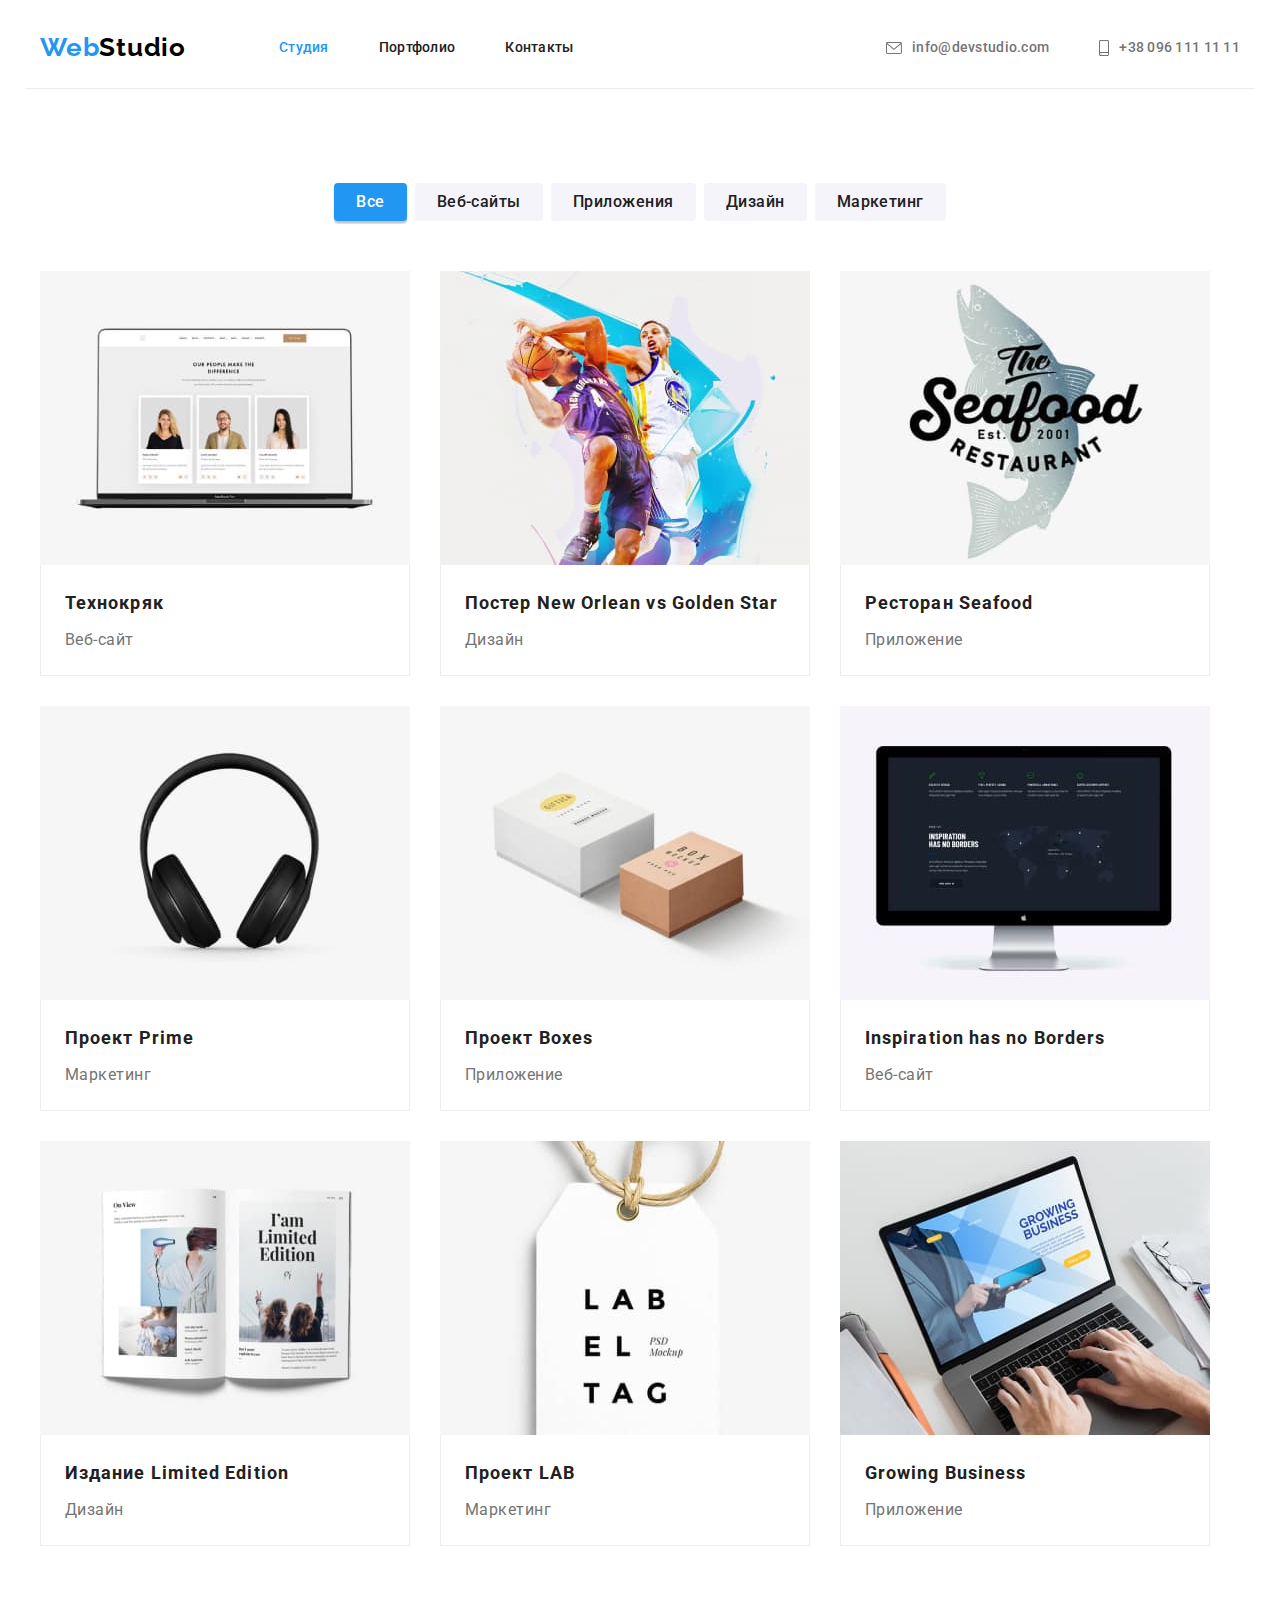
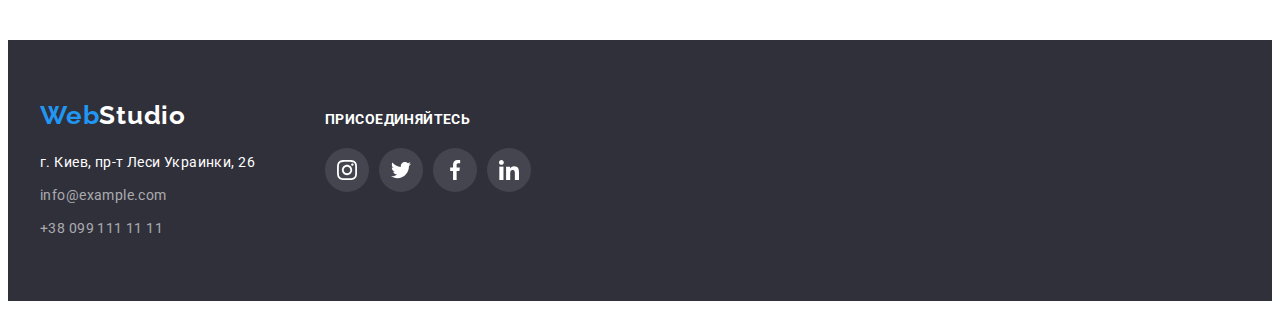
==== portfolio.html @ b3b87ea7 "added files from hw4" ====
<!DOCTYPE html>
<html lang="ru">
  <head>
    <meta charset="UTF-8" />
    <meta http-equiv="X-UA-Compatible" content="IE=edge" />
    <meta name="viewport" content="width=device-width, initial-scale=1.0" />
    <title>WebStudio-portfolio</title>
    <link rel="preconnect" href="https://fonts.googleapis.com" />
    <link rel="preconnect" href="https://fonts.gstatic.com" crossorigin />
    <link
      href="https://fonts.googleapis.com/css2?family=Raleway:wght@700&family=Roboto:wght@400;500;700;900&display=swap"
      rel="stylesheet"
    />
    <link
      rel="stylesheet"
      href="https://cdnjs.cloudflare.com/ajax/libs/modern-normalize/1.1.0/modern-normalize.min.css"
      integrity="sha512-wpPYUAdjBVSE4KJnH1VR1HeZfpl1ub8YT/NKx4PuQ5NmX2tKuGu6U/JRp5y+Y8XG2tV+wKQpNHVUX03MfMFn9Q=="
      crossorigin="anonymous"
      referrerpolicy="no-referrer"
    />
    <link rel="stylesheet" href="./css/styles.css" />
  </head>
  <body>
    <header>
      <div class="container header">
        <a class="logo link" href="index.html" lang="en"
          >Web<span class="logo-black link">Studio</span></a
        >

        <nav class="nav">
          <ul class="nav-list list">
            <li class="nav-item">
              <a class="nav-link link current" href="./index.html">Студия</a>
            </li>
            <li class="nav-item">
              <a class="nav-link link" href="./portfolio.html">Портфолио</a>
            </li>
            <li class="nav-item">
              <a class="nav-link link" href="">Контакты</a>
            </li>
          </ul>
        </nav>

        <ul class="contacts-list list">
          <li class="contacts-item">
            <a class="contacts-link link" href="mailto:info@devstudio.com">
              <svg class="contacts-icon" width="16" height="12">
                <use href="./images/icons-2.svg#icon-envelope"></use>
              </svg>
              info@devstudio.com
            </a>
          </li>
          <li class="contacts-item">
            <a class="contacts-link link" href="tel:+380961111111">
              <svg class="contacts-icon" width="10" height="16">
                <use href="./images/icons-2.svg#icon-smartphone"></use>
              </svg>
              +38 096 111 11 11
            </a>
          </li>
        </ul>
      </div>
    </header>

    <main>
      <section class="portfolio section">
        <div class="container">
          <h1 class="visually-hidden">Портфолио</h1>
          <ul class="portfolio-list list">
            <li class="portfolio-item">
              <button class="portfolio-btn current" type="button">Все</button>
            </li>
            <li class="portfolio-item">
              <button class="portfolio-btn" type="button">Веб-сайты</button>
            </li>
            <li class="portfolio-item">
              <button class="portfolio-btn" type="button">Приложения</button>
            </li>
            <li class="portfolio-item">
              <button class="portfolio-btn" type="button">Дизайн</button>
            </li>
            <li class="portfolio-item">
              <button class="portfolio-btn" type="button">Маркетинг</button>
            </li>
          </ul>
          <ul class="card-set list">
            <li class="card-item">
              <a class="card-item-link link" href="">
                <img
                  src="./images/portfolio/portfolio-img-1.jpg"
                  alt="Веб-сайт"
                  width="370"
                  height="294"
                />
                <div class="card-item-bottom">
                  <h2 class="card-item-title">Технокряк</h2>
                  <p class="card-item-text">Веб-сайт</p>
                </div>
              </a>
            </li>
            <li class="card-item">
              <a class="card-item-link link" href="">
                <img
                  src="./images/portfolio/portfolio-img-2.jpg"
                  alt="Дизайн постера"
                  width="370"
                  height="294"
                />
                <div class="card-item-bottom">
                  <h2 class="card-item-title">
                    Постер <span lang="en">New Orlean vs Golden Star</span>
                  </h2>
                  <p class="card-item-text">Дизайн</p>
                </div>
              </a>
            </li>
            <li class="card-item">
              <a class="card-item-link link" href="">
                <img
                  src="./images/portfolio/portfolio-img-3.jpg"
                  alt="Приложение"
                  width="370"
                  height="294"
                />
                <div class="card-item-bottom">
                  <h2 class="card-item-title">Ресторан <span lang="en">Seafood</span></h2>
                  <p class="card-item-text">Приложение</p>
                </div>
              </a>
            </li>
            <li class="card-item">
              <a class="card-item-link link" href="">
                <img
                  src="./images/portfolio/portfolio-img-4.jpg"
                  alt="Маркетинговый проект"
                  width="370"
                  height="294"
                />
                <div class="card-item-bottom">
                  <h2 class="card-item-title">Проект <span lang="en">Prime</span></h2>
                  <p class="card-item-text">Маркетинг</p>
                </div>
              </a>
            </li>
            <li class="card-item">
              <a class="card-item-link link" href="">
                <img
                  src="./images/portfolio/portfolio-img-5.jpg"
                  alt="Приложение"
                  width="370"
                  height="294"
                />
                <div class="card-item-bottom">
                  <h2 class="card-item-title">Проект <span lang="en">Boxes</span></h2>
                  <p class="card-item-text">Приложение</p>
                </div>
              </a>
            </li>
            <li class="card-item">
              <a class="card-item-link link" href="">
                <img
                  src="./images/portfolio/portfolio-img-6.jpg"
                  alt="Веб-сайт"
                  width="370"
                  height="294"
                />
                <div class="card-item-bottom">
                  <h2 class="card-item-title" lang="en">Inspiration has no Borders</h2>
                  <p class="card-item-text">Веб-сайт</p>
                </div>
              </a>
            </li>
            <li class="card-item">
              <a class="card-item-link link" href="">
                <img
                  src="./images/portfolio/portfolio-img-7.jpg"
                  alt="Дизайн издания"
                  width="370"
                  height="294"
                />
                <div class="card-item-bottom">
                  <h2 class="card-item-title">Издание <span lang="en">Limited Edition</span></h2>
                  <p class="card-item-text">Дизайн</p>
                </div>
              </a>
            </li>
            <li class="card-item">
              <a class="card-item-link link" href="">
                <img
                  src="./images/portfolio/portfolio-img-8.jpg"
                  alt="Маркетинговый проект"
                  width="370"
                  height="294"
                />
                <div class="card-item-bottom">
                  <h2 class="card-item-title">Проект <span lang="en">LAB</span></h2>
                  <p class="card-item-text">Маркетинг</p>
                </div>
              </a>
            </li>
            <li class="card-item">
              <a class="card-item-link link" href="">
                <img
                  src="./images/portfolio/portfolio-img-9.jpg"
                  alt="Приложение"
                  width="370"
                  height="294"
                />
                <div class="card-item-bottom">
                  <h2 class="card-item-title" lang="en">Growing Business</h2>
                  <p class="card-item-text">Приложение</p>
                </div>
              </a>
            </li>
          </ul>
        </div>
      </section>
    </main>

    <footer class="footer">
      <div class="footer-container container">
        <div class="footer-content">
          <a class="logo link" href="index.html" lang="en"
            >Web<span class="logo-white">Studio</span>
          </a>
          <address class="address">
            <ul class="address-list list">
              <li class="address-item">
                <a
                  class="address-link link"
                  href="https://goo.gl/maps/QAGM4faHn3Rg2UBT6"
                  target="_blank"
                  rel="noopener noreferrer nofollow"
                  >г. Киев, пр-т Леси Украинки, 26
                </a>
              </li>
              <li class="address-item">
                <a class="address-link link" href="mailto:info@example.com">info@example.com</a>
              </li>
              <li class="address-item">
                <a class="address-link link" href="tel:+380991111111">+38 099 111 11 11</a>
              </li>
            </ul>
          </address>
        </div>
        <div class="footer-soc">
          <strong>присоединяйтесь</strong>
          <ul class="footer-soc-list list">
            <li class="footer-soc-item">
              <a class="footer-soc-link link" href="">
                <svg class="footer-soc-icon" width="20" height="20">
                  <use href="./images/icons.svg#icon-instagram"></use>
                </svg>
              </a>
            </li>
            <li class="footer-soc-item">
              <a class="footer-soc-link link" href="">
                <svg class="footer-soc-icon" width="20" height="20">
                  <use href="./images/icons.svg#icon-twitter"></use>
                </svg>
              </a>
            </li>
            <li class="footer-soc-item">
              <a class="footer-soc-link link" href="">
                <svg class="footer-soc-icon" width="20" height="20">
                  <use href="./images/icons.svg#icon-facebook"></use>
                </svg>
              </a>
            </li>
            <li class="footer-soc-item">
              <a class="footer-soc-link link" href="">
                <svg class="footer-soc-icon" width="20" height="20">
                  <use href="./images/icons.svg#icon-linkedin"></use>
                </svg>
              </a>
            </li>
          </ul>
        </div>
      </div>
    </footer>
  </body>
</html>
---- css/styles.css ----
:root {
  --title-color: #212121;
  --hero-title-color: #fff;
  --text-color: #757575;
  --text-color-secondary: #fff;
  --primary-bcg-color: #fff;
  --accent-color: #2196f3;
  --element-gap: 30px;
}

body {
  font-family: 'Roboto', sans-serif;
  color: var(--title-color);
  background-color: var(--primary-bcg-color);
}

h1,
h2,
h3,
h4,
h5,
h6,
p {
  margin: 0;
}

ul {
  margin: 0;
  padding-left: 0;
}

button {
  cursor: pointer;
}

.list {
  list-style: none;
  margin: 0;
  padding: 0;
}

img {
  display: block;
  max-width: 100%;
  height: auto;
}

.link {
  text-decoration: none;
}

.title {
  margin-bottom: 50px;

  font-size: 36px;
  line-height: 1.17;
  text-align: center;
  letter-spacing: 0.03em;
  color: var(--title-color);
}

.visually-hidden {
  position: absolute;
  white-space: nowrap;
  width: 1px;
  height: 1px;
  overflow: hidden;
  border: 0;
  padding: 0;
  clip: rect(0 0 0 0);
  clip-path: inset(50%);
  margin: -1px;
}

.container {
  max-width: 1200px;
  padding-left: 15px;
  padding-right: 15px;
  margin: 0 auto;
}

.section {
  padding-top: 94px;
  padding-bottom: 94px;
}

/* -----------------HEADER----------------- */

.header {
  display: flex;
  align-items: center;
  border-bottom: 1px solid #ececec;
}

.logo {
  font-family: 'Raleway', sans-serif;
  font-weight: 700;
  font-size: 26px;
  line-height: 1.19;
  letter-spacing: 0.03em;
  color: #2196f3;
}
.logo-black {
  color: #000;
}
header .logo {
  margin-right: 93px;
  padding-top: 24px;
  padding-bottom: 25px;
}

.nav-list {
  display: flex;
}

.nav-item {
  margin-right: 50px;
}
.nav-item:last-child {
  margin-right: 0;
}

.nav-link {
  display: block;
  padding-top: 32px;
  padding-bottom: 32px;

  font-weight: 500;
  font-size: 14px;
  line-height: 1.14;
  letter-spacing: 0.02em;
  color: var(--title-color);
}

.nav-link.current {
  color: var(--accent-color);
}

.contacts-list {
  display: flex;
  margin-left: auto;
}

.contacts-item {
  margin-right: 50px;
}
.contacts-item:last-child {
  margin-right: 0;
}

.contacts-link {
  display: flex;
  align-items: center;
  padding-top: 32px;
  padding-bottom: 32px;

  font-weight: 500;
  font-size: 14px;
  line-height: 1.14;
  letter-spacing: 0.02em;
  color: var(--text-color);
}

.contacts-icon {
  margin-right: 10px;
  fill: currentColor;
}

.nav-link:hover,
.nav-link:focus,
.contacts-link:hover,
.contacts-link:focus {
  color: var(--accent-color);
}

/* -----------------HERO----------------- */

.hero {
  padding-top: 200px;
  padding-bottom: 200px;
  margin: 0 auto;
  max-width: 1600px;

  background-color: #c4c4c4;
  background-image: linear-gradient(rgba(47, 48, 58, 0.4), rgba(47, 48, 58, 0.4)),
    url(../images/hero/hero-bg.jpg);
  background-repeat: no-repeat;
  background-position: center;
  background-size: cover;
}

.hero-content {
  margin: 0 auto;
  max-width: 696px;
}

.hero-title {
  margin-bottom: var(--element-gap);

  font-weight: 900;
  font-size: 44px;
  line-height: 1.36;
  text-align: center;
  letter-spacing: 0.06em;
  text-transform: uppercase;
  color: var(--hero-title-color);
}

.hero-btn {
  display: block;
  padding: 10px 32px;
  margin: 0 auto;
  border: none;

  font-family: inherit;
  font-weight: 700;
  font-size: 16px;
  line-height: 1.88;
  letter-spacing: 0.06em;
  color: var(--text-color-secondary);

  background-color: var(--accent-color);
  box-shadow: 0px 4px 4px rgba(0, 0, 0, 0.15);
  border-radius: 4px;
}

.hero-btn:hover,
.hero-btn:focus {
  background-color: #188ce8;
}

/* -----------------FEATURES----------------- */

.features.section {
  padding-bottom: 0;
}

.features-list {
  display: flex;
}

.features-item {
  margin-right: var(--element-gap);
  max-width: 270px;
}
.features-item:last-child {
  margin-right: 0;
}

.features-thumb {
  display: flex;
  justify-content: center;
  align-items: center;
  height: 120px;
  margin-bottom: 30px;

  background-color: #f5f4fa;
  border-radius: 4px;
}

.features-item-title {
  margin-bottom: 10px;

  font-size: 14px;
  line-height: 1.14;
  letter-spacing: 0.03em;
  text-transform: uppercase;
  color: var(--title-color);
}

.features-item-text {
  font-size: 14px;
  line-height: 1.71;
  letter-spacing: 0.03em;
  color: var(--text-color);
}

/* -----------------SERVICES----------------- */

.services-list {
  display: flex;
}

.services-item {
  margin-right: var(--element-gap);
  max-width: 100%;
}
.services-item:last-child {
  margin-right: 0;
}

/* -----------------TEAM----------------- */

.team {
  background-color: #f5f4fa;
}

.team-list {
  display: flex;
}

.team-item {
  max-width: 270px;

  background-color: var(--primary-bcg-color);
  margin-right: var(--element-gap);
  box-shadow: 0px 1px 3px rgba(0, 0, 0, 0.12), 0px 1px 1px rgba(0, 0, 0, 0.14),
    0px 2px 1px rgba(0, 0, 0, 0.2);
  border-radius: 0px 0px 4px 4px;
}
.team-item:last-child {
  margin-right: 0;
}

.team-wrapper {
  padding: 30px 5px;
}

.team-subtitle {
  font-weight: 500;
  font-size: 16px;
  line-height: 1.19;
  letter-spacing: 0.03em;
  color: var(--title-color);
  text-align: center;
  margin-bottom: 10px;
}

.team-text {
  margin-bottom: 16px;

  font-weight: 400;
  font-size: 16px;
  line-height: 1.19;
  letter-spacing: 0.03em;
  color: var(--text-color);
  text-align: center;
}

.team-soc-list {
  display: flex;
  justify-content: center;
}

.team-soc-item {
  margin-right: 10px;
}
.team-soc-item:last-child {
  margin-right: 0;
}

.team-soc-link {
  display: flex;
  justify-content: center;
  align-items: center;
  width: 44px;
  height: 44px;

  color: #afb1b8;
}

.team-soc-icon {
  fill: currentColor;
}

.team-soc-link:hover,
.team-soc-link:focus {
  background-color: var(--accent-color);
  border-radius: 50%;
  color: #fff;
}

/* -----------------CLIENTS----------------- */

.clients-list {
  display: flex;
}

.clients-item {
  max-width: 170px;
  margin-right: var(--element-gap);
}
.clients-item:last-child {
  margin-right: 0;
}

.clients-link {
  display: flex;
  justify-content: center;
  align-items: center;
  width: 170px;
  height: 92px;

  border: 1px solid #afb1b8;
  border-radius: 4px;
  color: #afb1b8;
}

.clients-icon {
  fill: currentColor;
}

.clients-link:hover,
.clients-link:focus {
  border: 1px solid #2196f3;
  color: var(--accent-color);
}

/* -----------------PORTFOLIO----------------- */

.portfolio-list {
  display: flex;
  justify-content: center;
  margin-bottom: 50px;
}

.portfolio-item {
  margin-right: 8px;
}
.portfolio-item:last-child {
  margin-right: 0;
}

.portfolio-btn {
  padding: 6px 22px;
  border: none;
  border-radius: 4px;

  font-family: inherit;
  font-weight: 500;
  font-size: 16px;
  line-height: 1.63;
  text-align: center;
  letter-spacing: 0.03em;
  color: #212121;

  background-color: #f5f4fa;
}

.portfolio-btn.current {
  box-shadow: 0px 3px 1px rgba(0, 0, 0, 0.1), 0px 1px 2px rgba(0, 0, 0, 0.08),
    0px 2px 2px rgba(0, 0, 0, 0.12);

  color: var(--text-color-secondary);
  background-color: var(--accent-color);
}

.portfolio-btn:hover,
.portfolio-btn:focus {
  box-shadow: 0px 3px 1px rgba(0, 0, 0, 0.1), 0px 1px 2px rgba(0, 0, 0, 0.08),
    0px 2px 2px rgba(0, 0, 0, 0.12);

  color: var(--text-color-secondary);
  background-color: var(--accent-color);
}

.card-set {
  display: flex;
  flex-wrap: wrap;
  margin-right: calc(-1 * var(--element-gap));
  margin-bottom: calc(-1 * var(--element-gap));
}

.card-item {
  flex-basis: calc((100% / 3)- var(--element-gap));
  margin-right: var(--element-gap);
  margin-bottom: var(--element-gap);
}

.card-item-link {
  display: block;
}
.card-item-link:hover,
.card-item-link:focus {
  box-shadow: 0px 1px 1px rgba(0, 0, 0, 0.12), 0px 4px 4px rgba(0, 0, 0, 0.06),
    1px 4px 6px rgba(0, 0, 0, 0.16);
}

.card-item-bottom {
  padding: 20px 24px;
  border: 1px solid #eeeeee;
  border-top: none;
}

.card-item-title {
  margin-bottom: 4px;

  font-size: 18px;
  line-height: 2;
  letter-spacing: 0.06em;
  color: var(--title-color);
}

.card-item-text {
  font-size: 16px;
  line-height: 1.88;
  letter-spacing: 0.03em;
  color: var(--text-color);
}

/* -----------------FOOTER----------------- */

.footer {
  padding: 60px 0;

  background-color: #2f303a;
}

.footer-container {
  display: flex;
}

.logo-white {
  color: #fff;
}
footer .logo {
  display: inline-block;
  margin-bottom: 20px;
}

.address {
  font-style: normal;
}

.address-item {
  margin-bottom: 9px;
}
.address-item:last-child {
  margin-bottom: 0;
}

.address-link[target] {
  color: var(--text-color-secondary);
}

.address-link {
  font-size: 14px;
  line-height: 1.71;
  letter-spacing: 0.03em;
  color: rgba(255, 255, 255, 0.6);
}

.address-link:hover,
.address-link:focus {
  color: var(--accent-color);
}

.footer-container {
  align-items: baseline;
}

.footer-soc strong {
  display: block;
  margin-bottom: 20px;

  font-size: 14px;
  line-height: 1.14;
  letter-spacing: 0.03em;
  text-transform: uppercase;

  color: var(--text-color-secondary);
}

.footer-soc {
  margin-left: 70px;
}

.footer-soc-list {
  display: flex;
}

.footer-soc-item {
  margin-right: 10px;
}
.footer-soc-item:last-child {
  margin-right: 0;
}

.footer-soc-link {
  display: flex;
  justify-content: center;
  align-items: center;
  width: 44px;
  height: 44px;

  background-color: rgba(255, 255, 255, 0.1);
  border-radius: 50%;
  color: #fff;
}

.footer-soc-icon {
  fill: currentColor;
}

.footer-soc-link:hover,
.footer-soc-link:focus {
  background-color: var(--accent-color);
}
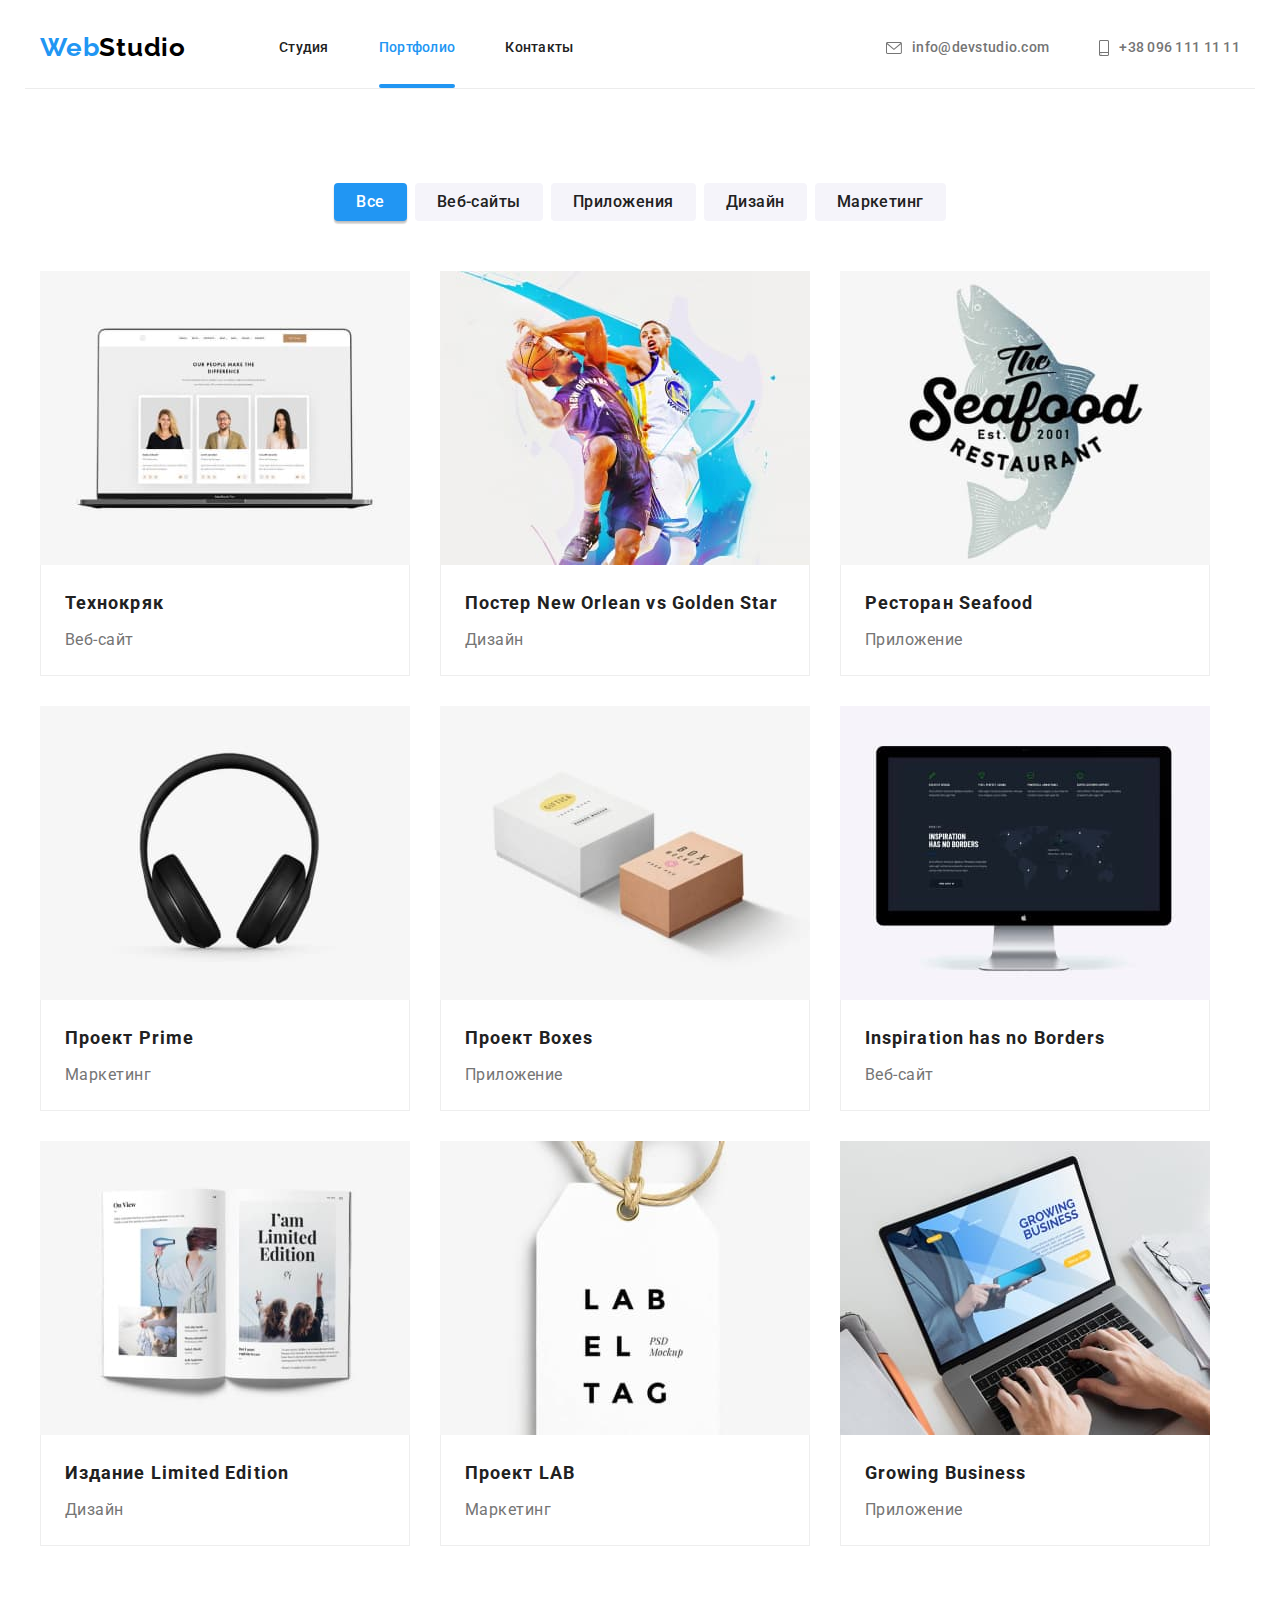
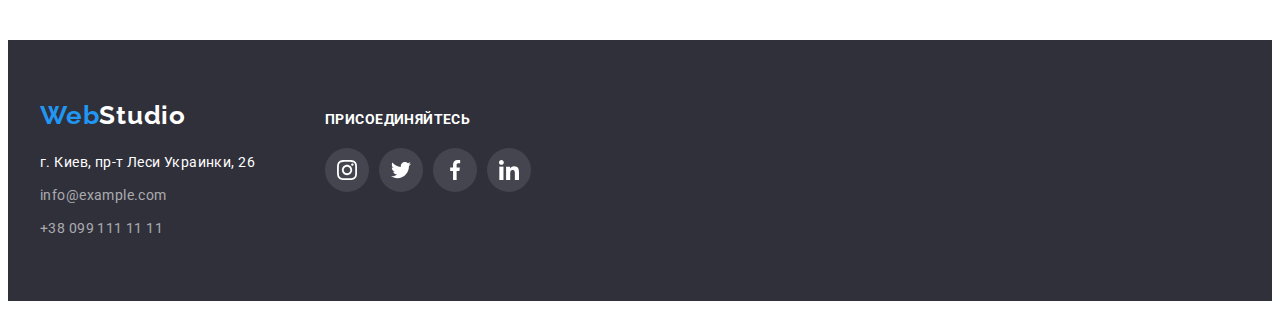
==== commit 705ca39c: "added positioning elements, transitions and animations" ====
--- a/portfolio.html
+++ b/portfolio.html
@@ -30,10 +30,10 @@
         <nav class="nav">
           <ul class="nav-list list">
             <li class="nav-item">
-              <a class="nav-link link current" href="./index.html">Студия</a>
+              <a class="nav-link link" href="./index.html">Студия</a>
             </li>
             <li class="nav-item">
-              <a class="nav-link link" href="./portfolio.html">Портфолио</a>
+              <a class="nav-link link current" href="./portfolio.html">Портфолио</a>
             </li>
             <li class="nav-item">
               <a class="nav-link link" href="">Контакты</a>
@@ -86,12 +86,19 @@
           <ul class="card-set list">
             <li class="card-item">
               <a class="card-item-link link" href="">
-                <img
-                  src="./images/portfolio/portfolio-img-1.jpg"
-                  alt="Веб-сайт"
-                  width="370"
-                  height="294"
-                />
+                <div class="card-overlay">
+                  <img
+                    src="./images/portfolio/portfolio-img-1.jpg"
+                    alt="Веб-сайт"
+                    width="370"
+                    height="294"
+                  />
+                  <p class="card-overlay-text">
+                    Ресурс предлагает комплексные предложения с разным уровнем функционала и
+                    сервисов. Все это позволит посетителю получить исчерпывающие сведения о компании
+                    или частном лице.
+                  </p>
+                </div>
                 <div class="card-item-bottom">
                   <h2 class="card-item-title">Технокряк</h2>
                   <p class="card-item-text">Веб-сайт</p>
@@ -100,12 +107,19 @@
             </li>
             <li class="card-item">
               <a class="card-item-link link" href="">
-                <img
-                  src="./images/portfolio/portfolio-img-2.jpg"
-                  alt="Дизайн постера"
-                  width="370"
-                  height="294"
-                />
+                <div class="card-overlay">
+                  <img
+                    src="./images/portfolio/portfolio-img-2.jpg"
+                    alt="Дизайн постера"
+                    width="370"
+                    height="294"
+                  />
+                  <p class="card-overlay-text">
+                    Ресурс предлагает комплексные предложения с разным уровнем функционала и
+                    сервисов. Все это позволит посетителю получить исчерпывающие сведения о компании
+                    или частном лице.
+                  </p>
+                </div>
                 <div class="card-item-bottom">
                   <h2 class="card-item-title">
                     Постер <span lang="en">New Orlean vs Golden Star</span>
@@ -116,12 +130,19 @@
             </li>
             <li class="card-item">
               <a class="card-item-link link" href="">
-                <img
-                  src="./images/portfolio/portfolio-img-3.jpg"
-                  alt="Приложение"
-                  width="370"
-                  height="294"
-                />
+                <div class="card-overlay">
+                  <img
+                    src="./images/portfolio/portfolio-img-3.jpg"
+                    alt="Приложение"
+                    width="370"
+                    height="294"
+                  />
+                  <p class="card-overlay-text">
+                    Ресурс предлагает комплексные предложения с разным уровнем функционала и
+                    сервисов. Все это позволит посетителю получить исчерпывающие сведения о компании
+                    или частном лице.
+                  </p>
+                </div>
                 <div class="card-item-bottom">
                   <h2 class="card-item-title">Ресторан <span lang="en">Seafood</span></h2>
                   <p class="card-item-text">Приложение</p>
@@ -130,12 +151,19 @@
             </li>
             <li class="card-item">
               <a class="card-item-link link" href="">
-                <img
-                  src="./images/portfolio/portfolio-img-4.jpg"
-                  alt="Маркетинговый проект"
-                  width="370"
-                  height="294"
-                />
+                <div class="card-overlay">
+                  <img
+                    src="./images/portfolio/portfolio-img-4.jpg"
+                    alt="Маркетинговый проект"
+                    width="370"
+                    height="294"
+                  />
+                  <p class="card-overlay-text">
+                    Ресурс предлагает комплексные предложения с разным уровнем функционала и
+                    сервисов. Все это позволит посетителю получить исчерпывающие сведения о компании
+                    или частном лице.
+                  </p>
+                </div>
                 <div class="card-item-bottom">
                   <h2 class="card-item-title">Проект <span lang="en">Prime</span></h2>
                   <p class="card-item-text">Маркетинг</p>
@@ -144,12 +172,19 @@
             </li>
             <li class="card-item">
               <a class="card-item-link link" href="">
-                <img
-                  src="./images/portfolio/portfolio-img-5.jpg"
-                  alt="Приложение"
-                  width="370"
-                  height="294"
-                />
+                <div class="card-overlay">
+                  <img
+                    src="./images/portfolio/portfolio-img-5.jpg"
+                    alt="Приложение"
+                    width="370"
+                    height="294"
+                  />
+                  <p class="card-overlay-text">
+                    Ресурс предлагает комплексные предложения с разным уровнем функционала и
+                    сервисов. Все это позволит посетителю получить исчерпывающие сведения о компании
+                    или частном лице.
+                  </p>
+                </div>
                 <div class="card-item-bottom">
                   <h2 class="card-item-title">Проект <span lang="en">Boxes</span></h2>
                   <p class="card-item-text">Приложение</p>
@@ -158,12 +193,19 @@
             </li>
             <li class="card-item">
               <a class="card-item-link link" href="">
-                <img
-                  src="./images/portfolio/portfolio-img-6.jpg"
-                  alt="Веб-сайт"
-                  width="370"
-                  height="294"
-                />
+                <div class="card-overlay">
+                  <img
+                    src="./images/portfolio/portfolio-img-6.jpg"
+                    alt="Веб-сайт"
+                    width="370"
+                    height="294"
+                  />
+                  <p class="card-overlay-text">
+                    Ресурс предлагает комплексные предложения с разным уровнем функционала и
+                    сервисов. Все это позволит посетителю получить исчерпывающие сведения о компании
+                    или частном лице.
+                  </p>
+                </div>
                 <div class="card-item-bottom">
                   <h2 class="card-item-title" lang="en">Inspiration has no Borders</h2>
                   <p class="card-item-text">Веб-сайт</p>
@@ -172,12 +214,19 @@
             </li>
             <li class="card-item">
               <a class="card-item-link link" href="">
-                <img
-                  src="./images/portfolio/portfolio-img-7.jpg"
-                  alt="Дизайн издания"
-                  width="370"
-                  height="294"
-                />
+                <div class="card-overlay">
+                  <img
+                    src="./images/portfolio/portfolio-img-7.jpg"
+                    alt="Дизайн издания"
+                    width="370"
+                    height="294"
+                  />
+                  <p class="card-overlay-text">
+                    Ресурс предлагает комплексные предложения с разным уровнем функционала и
+                    сервисов. Все это позволит посетителю получить исчерпывающие сведения о компании
+                    или частном лице.
+                  </p>
+                </div>
                 <div class="card-item-bottom">
                   <h2 class="card-item-title">Издание <span lang="en">Limited Edition</span></h2>
                   <p class="card-item-text">Дизайн</p>
@@ -186,12 +235,19 @@
             </li>
             <li class="card-item">
               <a class="card-item-link link" href="">
-                <img
-                  src="./images/portfolio/portfolio-img-8.jpg"
-                  alt="Маркетинговый проект"
-                  width="370"
-                  height="294"
-                />
+                <div class="card-overlay">
+                  <img
+                    src="./images/portfolio/portfolio-img-8.jpg"
+                    alt="Маркетинговый проект"
+                    width="370"
+                    height="294"
+                  />
+                  <p class="card-overlay-text">
+                    Ресурс предлагает комплексные предложения с разным уровнем функционала и
+                    сервисов. Все это позволит посетителю получить исчерпывающие сведения о компании
+                    или частном лице.
+                  </p>
+                </div>
                 <div class="card-item-bottom">
                   <h2 class="card-item-title">Проект <span lang="en">LAB</span></h2>
                   <p class="card-item-text">Маркетинг</p>
@@ -200,12 +256,19 @@
             </li>
             <li class="card-item">
               <a class="card-item-link link" href="">
-                <img
-                  src="./images/portfolio/portfolio-img-9.jpg"
-                  alt="Приложение"
-                  width="370"
-                  height="294"
-                />
+                <div class="card-overlay">
+                  <img
+                    src="./images/portfolio/portfolio-img-9.jpg"
+                    alt="Приложение"
+                    width="370"
+                    height="294"
+                  />
+                  <p class="card-overlay-text">
+                    Ресурс предлагает комплексные предложения с разным уровнем функционала и
+                    сервисов. Все это позволит посетителю получить исчерпывающие сведения о компании
+                    или частном лице.
+                  </p>
+                </div>
                 <div class="card-item-bottom">
                   <h2 class="card-item-title" lang="en">Growing Business</h2>
                   <p class="card-item-text">Приложение</p>
--- a/css/styles.css
+++ b/css/styles.css
@@ -130,10 +130,27 @@
   line-height: 1.14;
   letter-spacing: 0.02em;
   color: var(--title-color);
+
+  transition: color 250ms cubic-bezier(0.4, 0, 0.2, 1);
 }
 
 .nav-link.current {
+  position: relative;
+
   color: var(--accent-color);
+}
+
+.nav-link.current::after {
+  content: '';
+
+  position: absolute;
+  bottom: 0;
+  left: 0;
+
+  width: 100%;
+  height: 4px;
+  background-color: var(--accent-color);
+  border-radius: 2px;
 }
 
 .contacts-list {
@@ -159,6 +176,8 @@
   line-height: 1.14;
   letter-spacing: 0.02em;
   color: var(--text-color);
+
+  transition: color 250ms cubic-bezier(0.4, 0, 0.2, 1);
 }
 
 .contacts-icon {
@@ -222,6 +241,8 @@
   background-color: var(--accent-color);
   box-shadow: 0px 4px 4px rgba(0, 0, 0, 0.15);
   border-radius: 4px;
+
+  transition: background-color 250ms cubic-bezier(0.4, 0, 0.2, 1);
 }
 
 .hero-btn:hover,
@@ -287,6 +308,28 @@
 }
 .services-item:last-child {
   margin-right: 0;
+}
+
+.services-item-wrap {
+  position: relative;
+}
+
+.services-item p {
+  position: absolute;
+  bottom: 0;
+
+  padding: 27px 0;
+  width: 100%;
+
+  font-weight: 700;
+  font-size: 14px;
+  line-height: 1.14;
+  text-align: center;
+  letter-spacing: 0.03em;
+  text-transform: uppercase;
+
+  color: var(--text-color-secondary);
+  background-color: rgba(47, 48, 58, 0.8);
 }
 
 /* -----------------TEAM----------------- */
@@ -356,7 +399,11 @@
   width: 44px;
   height: 44px;
 
+  border-radius: 50%;
   color: #afb1b8;
+
+  transition: background-color 250ms cubic-bezier(0.4, 0, 0.2, 1),
+    color 250ms cubic-bezier(0.4, 0, 0.2, 1);
 }
 
 .team-soc-icon {
@@ -366,7 +413,6 @@
 .team-soc-link:hover,
 .team-soc-link:focus {
   background-color: var(--accent-color);
-  border-radius: 50%;
   color: #fff;
 }
 
@@ -394,6 +440,10 @@
   border: 1px solid #afb1b8;
   border-radius: 4px;
   color: #afb1b8;
+  transform: scale(1);
+
+  transition: border 250ms cubic-bezier(0.4, 0, 0.2, 1), color 250ms cubic-bezier(0.4, 0, 0.2, 1),
+    transform 250ms cubic-bezier(0.4, 0, 0.2, 1);
 }
 
 .clients-icon {
@@ -402,8 +452,9 @@
 
 .clients-link:hover,
 .clients-link:focus {
-  border: 1px solid #2196f3;
+  border: 1px solid var(--accent-color);
   color: var(--accent-color);
+  transform: scale(1.1);
 }
 
 /* -----------------PORTFOLIO----------------- */
@@ -432,9 +483,13 @@
   line-height: 1.63;
   text-align: center;
   letter-spacing: 0.03em;
+
+  box-shadow: none;
+  background-color: #f5f4fa;
   color: #212121;
 
-  background-color: #f5f4fa;
+  transition: box-shadow 250ms cubic-bezier(0.4, 0, 0.2, 1),
+    color 250ms cubic-bezier(0.4, 0, 0.2, 1), background-color 250ms cubic-bezier(0.4, 0, 0.2, 1);
 }
 
 .portfolio-btn.current {
@@ -449,7 +504,6 @@
 .portfolio-btn:focus {
   box-shadow: 0px 3px 1px rgba(0, 0, 0, 0.1), 0px 1px 2px rgba(0, 0, 0, 0.08),
     0px 2px 2px rgba(0, 0, 0, 0.12);
-
   color: var(--text-color-secondary);
   background-color: var(--accent-color);
 }
@@ -469,6 +523,11 @@
 
 .card-item-link {
   display: block;
+  width: 100%;
+
+  box-shadow: none;
+
+  transition: box-shadow 250ms cubic-bezier(0.4, 0, 0.2, 1);
 }
 .card-item-link:hover,
 .card-item-link:focus {
@@ -476,6 +535,33 @@
     1px 4px 6px rgba(0, 0, 0, 0.16);
 }
 
+.card-overlay {
+  position: relative;
+  overflow: hidden;
+}
+
+.card-overlay-text {
+  position: absolute;
+  top: 0;
+  left: 0;
+  transform: translateY(100%);
+  transition: transform 250ms cubic-bezier(0.4, 0, 0.2, 1);
+
+  padding: 63px 24px;
+  height: 100%;
+
+  font-size: 18px;
+  line-height: 1.56;
+  letter-spacing: 0.03em;
+
+  background-color: rgba(33, 150, 243, 0.9);
+  color: var(--text-color-secondary);
+}
+.card-item-link:hover .card-overlay-text,
+.card-item-link:focus .card-overlay-text {
+  transform: translate(0);
+}
+
 .card-item-bottom {
   padding: 20px 24px;
   border: 1px solid #eeeeee;
@@ -531,6 +617,8 @@
 
 .address-link[target] {
   color: var(--text-color-secondary);
+
+  transition: color 250ms cubic-bezier(0.4, 0, 0.2, 1);
 }
 
 .address-link {
@@ -538,6 +626,8 @@
   line-height: 1.71;
   letter-spacing: 0.03em;
   color: rgba(255, 255, 255, 0.6);
+
+  transition: color 250ms cubic-bezier(0.4, 0, 0.2, 1);
 }
 
 .address-link:hover,
@@ -586,6 +676,8 @@
   background-color: rgba(255, 255, 255, 0.1);
   border-radius: 50%;
   color: #fff;
+
+  transition: background-color 250ms cubic-bezier(0.4, 0, 0.2, 1);
 }
 
 .footer-soc-icon {
@@ -596,3 +688,61 @@
 .footer-soc-link:focus {
   background-color: var(--accent-color);
 }
+
+/* -----------------MODAL----------------- */
+.backdrop {
+  position: fixed;
+  top: 0;
+  left: 0;
+  width: 100%;
+  height: 100%;
+
+  background-color: rgba(0, 0, 0, 0.2);
+
+  opacity: 1;
+  transition: opacity 300ms linear, vivibility 300ms linear;
+}
+
+.backdrop.is-hidden {
+  opacity: 0;
+  visibility: hidden;
+  pointer-events: 0;
+}
+
+.backdrop.is-hidden .modal {
+  transform: translate(-50%, -50%) scale(0);
+}
+
+.modal {
+  position: absolute;
+  top: 50%;
+  left: 50%;
+  transform: translate(-50%, -50%) scale(1);
+
+  width: 528px;
+  min-height: 581px;
+  padding: 8px;
+
+  background-color: var(--primary-bcg-color);
+  box-shadow: 0px 1px 3px rgba(0, 0, 0, 0.12), 0px 1px 1px rgba(0, 0, 0, 0.14),
+    0px 2px 1px rgba(0, 0, 0, 0.2);
+  border-radius: 4px;
+
+  transition: transform 300ms linear;
+}
+
+.modal-close-btn {
+  display: block;
+
+  width: 30px;
+  height: 30px;
+  margin-left: auto;
+
+  background-color: var(--primary-bcg-color);
+  border: 1px solid rgba(0, 0, 0, 0.1);
+  border-radius: 50%;
+}
+
+.no-scroll {
+  overflow: hidden;
+}
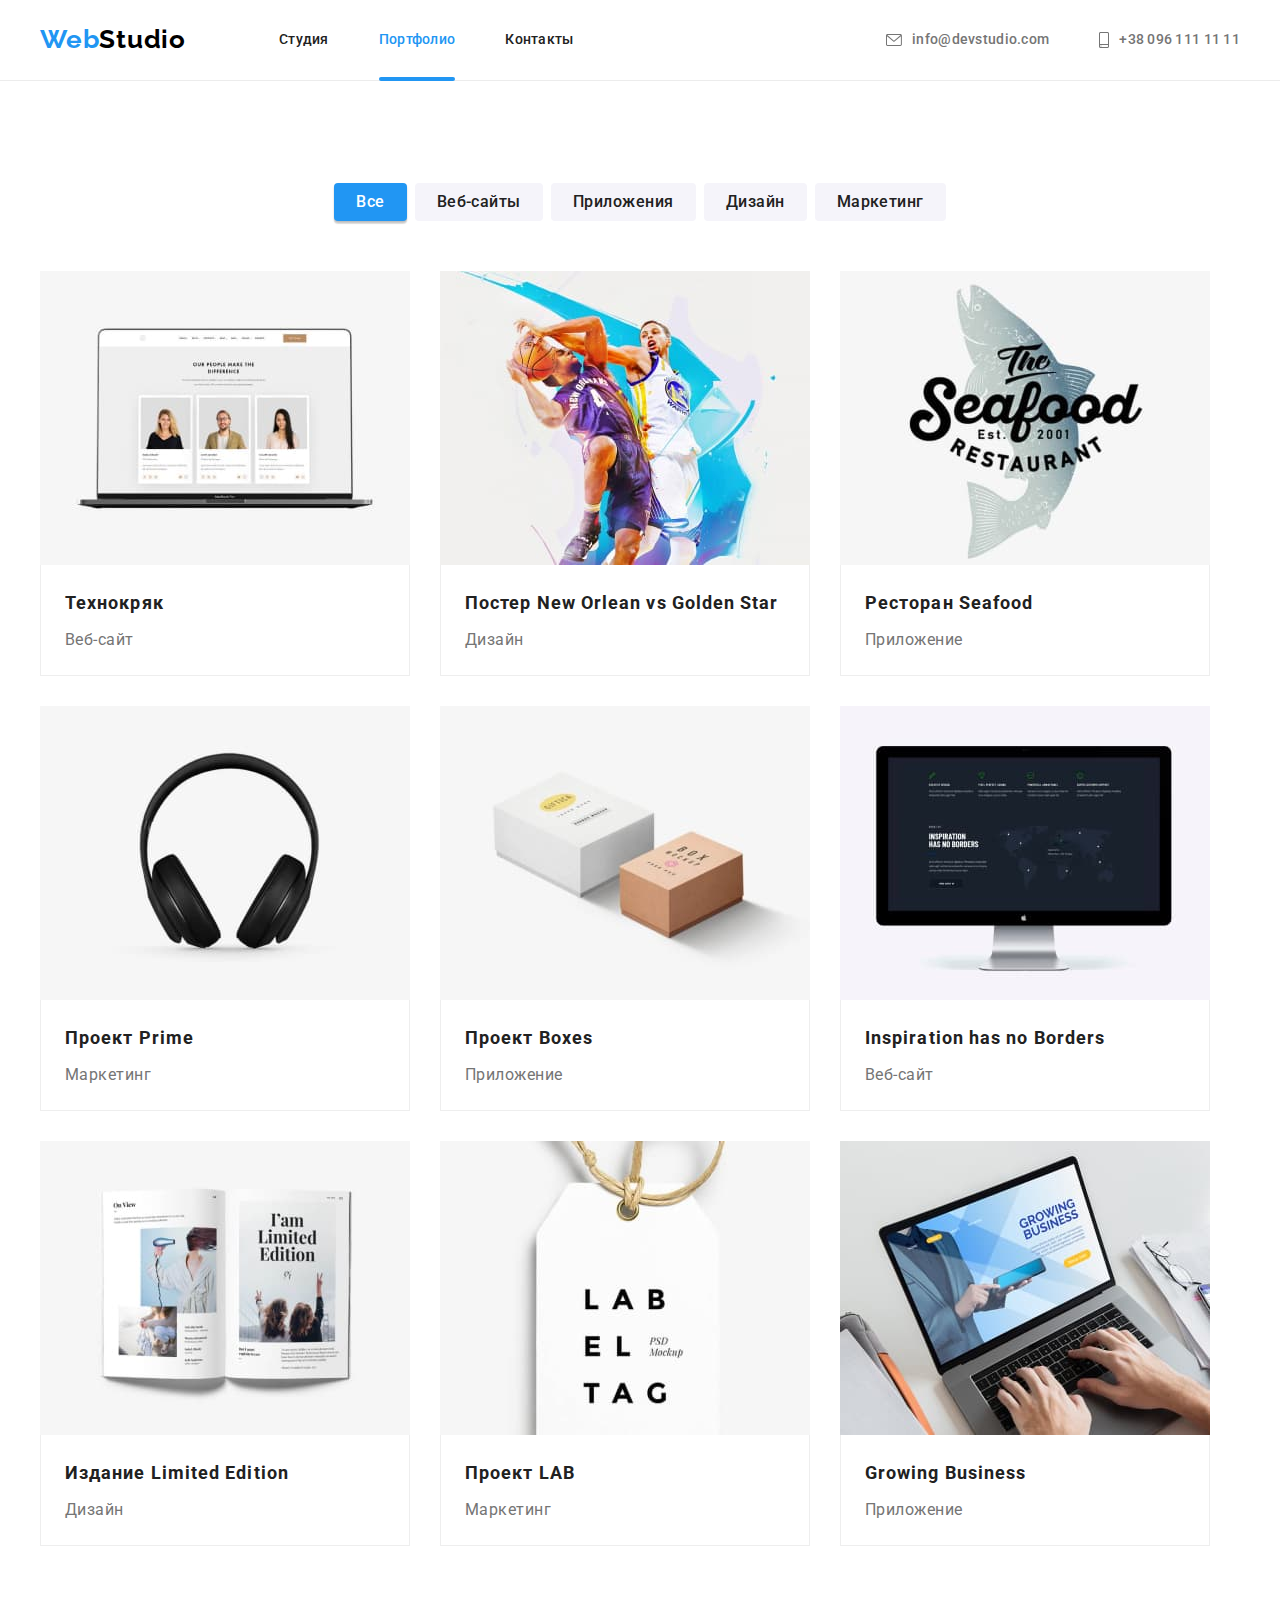
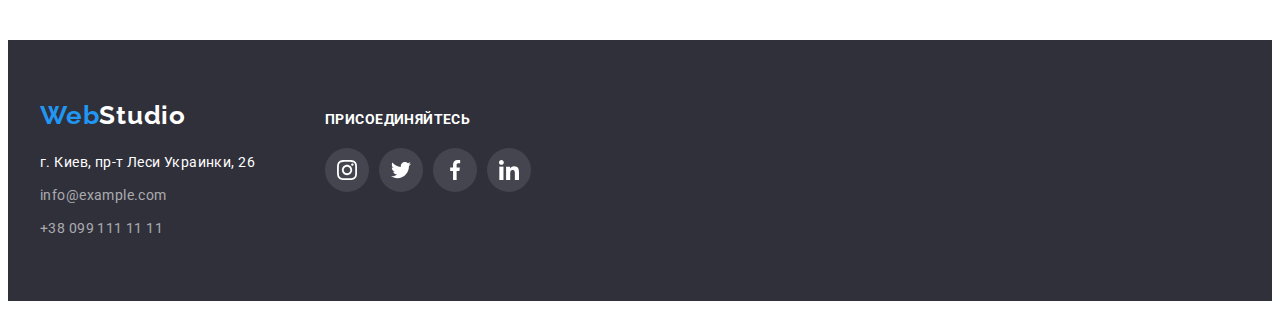
==== commit c4fbbabb: "made fixed header" ====
--- a/portfolio.html
+++ b/portfolio.html
@@ -21,8 +21,8 @@
     <link rel="stylesheet" href="./css/styles.css" />
   </head>
   <body>
-    <header>
-      <div class="container header">
+    <header class="header">
+      <div class="header-container container">
         <a class="logo link" href="index.html" lang="en"
           >Web<span class="logo-black link">Studio</span></a
         >
--- a/css/styles.css
+++ b/css/styles.css
@@ -12,6 +12,8 @@
   font-family: 'Roboto', sans-serif;
   color: var(--title-color);
   background-color: var(--primary-bcg-color);
+
+  padding-top: 81px;
 }
 
 h1,
@@ -87,9 +89,20 @@
 /* -----------------HEADER----------------- */
 
 .header {
+  position: fixed;
+  z-index: 999;
+  background-color: var(--primary-bcg-color);
+  top: 0;
+  left: 50%;
+  transform: translateX(-50%);
+
+  border-bottom: 1px solid #ececec;
+  width: 100%;
+}
+
+.header-container {
   display: flex;
   align-items: center;
-  border-bottom: 1px solid #ececec;
 }
 
 .logo {
@@ -144,7 +157,7 @@
   content: '';
 
   position: absolute;
-  bottom: 0;
+  bottom: -1px;
   left: 0;
 
   width: 100%;
@@ -700,13 +713,13 @@
   background-color: rgba(0, 0, 0, 0.2);
 
   opacity: 1;
-  transition: opacity 300ms linear, vivibility 300ms linear;
+  transition: opacity 300ms linear, visibility 300ms linear;
 }
 
 .backdrop.is-hidden {
   opacity: 0;
   visibility: hidden;
-  pointer-events: 0;
+  pointer-events: none;
 }
 
 .backdrop.is-hidden .modal {
